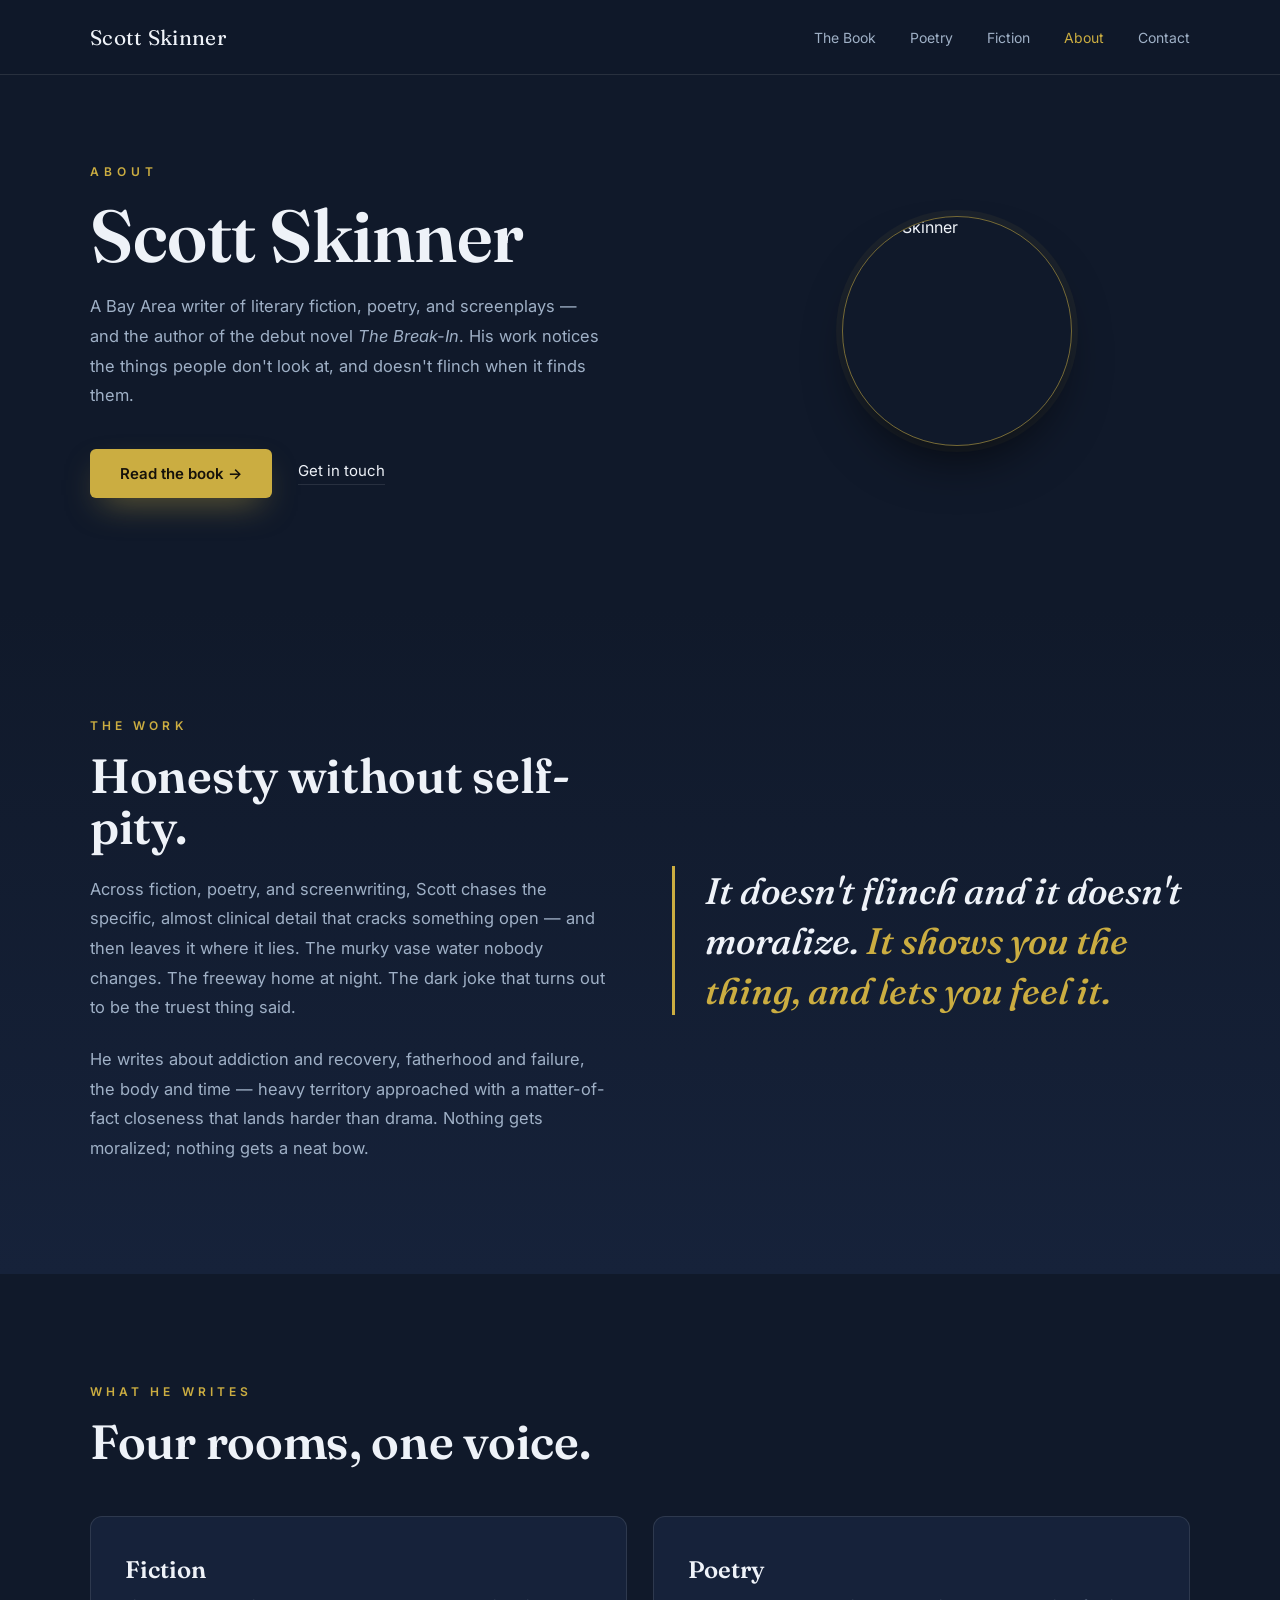
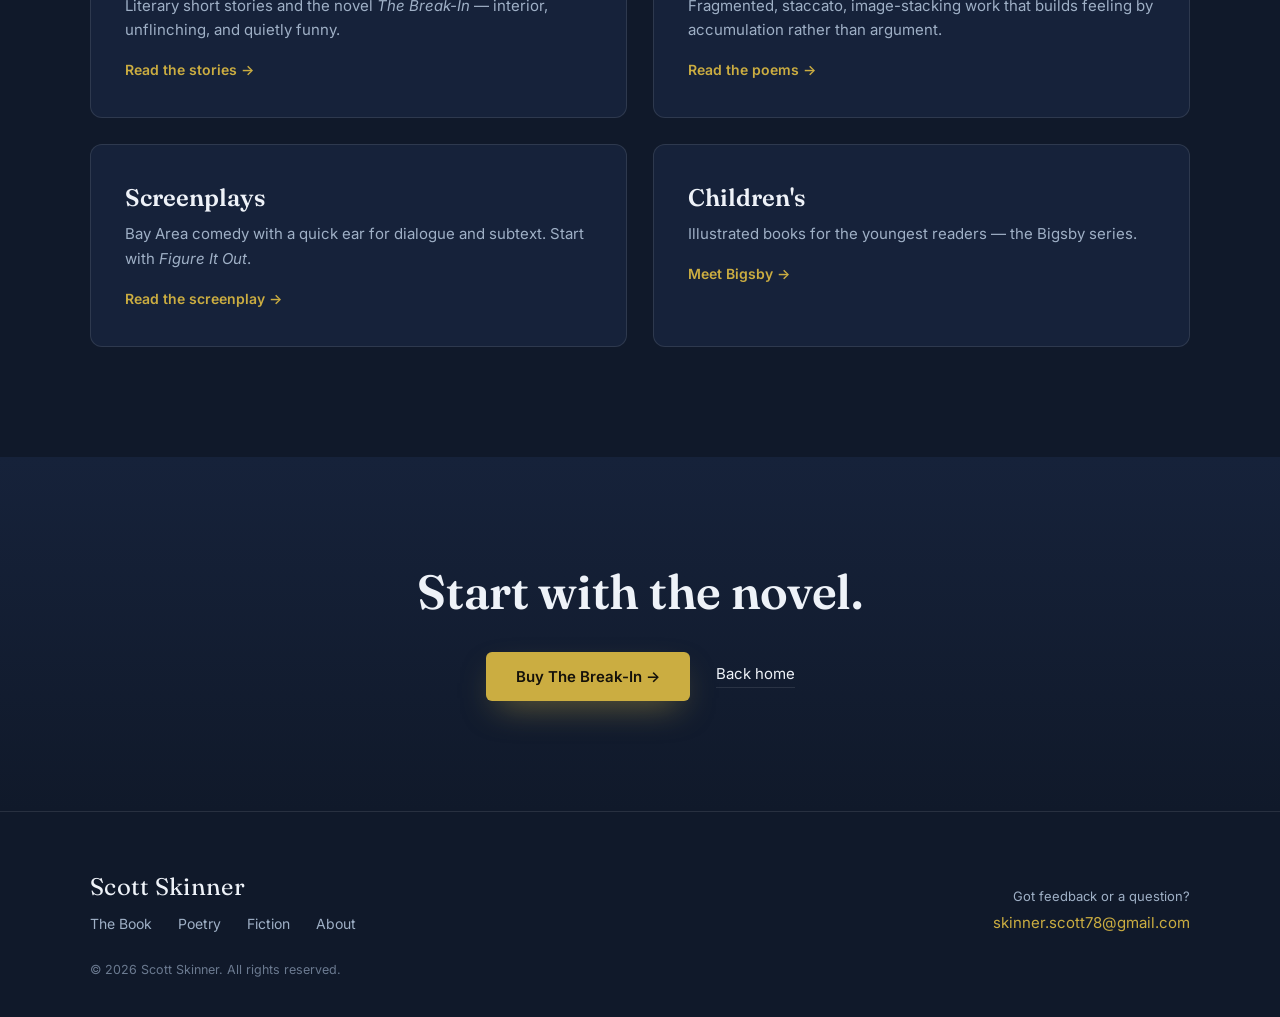
==== about.html @ f98c335e "Add files via upload" ====
<!DOCTYPE html>
<html lang="en">
<head>
<meta charset="UTF-8">
<meta name="viewport" content="width=device-width, initial-scale=1.0">
<title>About — Scott Skinner</title>
<meta name="description" content="About Scott Skinner — a Bay Area writer of literary fiction, poetry, and screenplays.">
<link rel="preconnect" href="https://fonts.googleapis.com">
<link rel="preconnect" href="https://fonts.gstatic.com" crossorigin>
<link href="https://fonts.googleapis.com/css2?family=Fraunces:ital,opsz,wght@0,9..144,400;0,9..144,600;0,9..144,700;1,9..144,500&family=Inter:wght@400;500;600&display=swap" rel="stylesheet">
<link rel="stylesheet" href="style.css">
</head>
<body id="top">

<header id="hdr" class="scrolled solid">
  <div class="wrap">
    <nav>
      <a href="index.html" class="brand">Scott Skinner</a>
      <div class="navlinks">
        <a href="book.html">The Book</a>
        <a href="https://blog.skinnerscott.com/blog?category=Poetry">Poetry</a>
        <a href="https://blog.skinnerscott.com/blog?category=Fiction">Fiction</a>
        <a href="about.html" class="active">About</a>
        <a href="#contact">Contact</a>
      </div>
      <button class="menu-btn" aria-label="Menu">☰</button>
    </nav>
  </div>
</header>

<main class="page-pad">
  <!-- INTRO -->
  <section class="band" style="padding-top:90px">
    <div class="wrap split lean-left">
      <div class="reveal">
        <div class="eyebrow">About</div>
        <h1 class="title" style="font-size:clamp(2.8rem,6vw,4.6rem)">Scott Skinner</h1>
        <p class="lede" style="max-width:520px">A Bay Area writer of literary fiction, poetry, and screenplays — and the author of the debut novel <em>The Break-In</em>. His work notices the things people don't look at, and doesn't flinch when it finds them.</p>
        <div class="cta-row reveal d2">
          <a class="btn-gold" href="book.html">Read the book →</a>
          <a class="btn-ghost" href="#contact">Get in touch</a>
        </div>
      </div>
      <div class="reveal d1" style="justify-self:center"><img class="portrait" style="width:230px;height:230px" src="https://images.squarespace-cdn.com/content/v1/5fe2875d1dd9ae186b6ea6d9/2b945056-6d78-41c4-bef8-69c7791316b8/IMG_3403.jpeg?format=700w" alt="Scott Skinner"></div>
    </div>
  </section>

  <!-- BIO -->
  <section class="band book">
    <div class="wrap split">
      <div class="reveal">
        <div class="kicker">The work</div>
        <h2>Honesty without self-pity.</h2>
        <p>Across fiction, poetry, and screenwriting, Scott chases the specific, almost clinical detail that cracks something open — and then leaves it where it lies. The murky vase water nobody changes. The freeway home at night. The dark joke that turns out to be the truest thing said.</p>
        <p>He writes about addiction and recovery, fatherhood and failure, the body and time — heavy territory approached with a matter-of-fact closeness that lands harder than drama. Nothing gets moralized; nothing gets a neat bow.</p>
      </div>
      <div class="pullquote reveal d2">It doesn't flinch and it doesn't moralize. <span>It shows you the thing, and lets you feel it.</span></div>
    </div>
  </section>

  <!-- WHAT I WRITE -->
  <section class="band">
    <div class="wrap">
      <div class="kicker reveal">What he writes</div>
      <h2 class="reveal d1">Four rooms, one voice.</h2>
      <div class="cards">
        <a class="card reveal d1" href="https://blog.skinnerscott.com/blog?category=Fiction">
          <h3>Fiction</h3>
          <p>Literary short stories and the novel <em>The Break-In</em> — interior, unflinching, and quietly funny.</p>
          <span class="arrow">Read the stories →</span>
        </a>
        <a class="card reveal d2" href="https://blog.skinnerscott.com/blog?category=Poetry">
          <h3>Poetry</h3>
          <p>Fragmented, staccato, image-stacking work that builds feeling by accumulation rather than argument.</p>
          <span class="arrow">Read the poems →</span>
        </a>
        <a class="card reveal d1" href="https://blog.skinnerscott.com/blog/figure-it-out?rq=figure%20it%20out">
          <h3>Screenplays</h3>
          <p>Bay Area comedy with a quick ear for dialogue and subtext. Start with <em>Figure It Out</em>.</p>
          <span class="arrow">Read the screenplay →</span>
        </a>
        <a class="card reveal d2" href="https://blog.skinnerscott.com/search?q=bigsby">
          <h3>Children's</h3>
          <p>Illustrated books for the youngest readers — the Bigsby series.</p>
          <span class="arrow">Meet Bigsby →</span>
        </a>
      </div>
    </div>
  </section>

  <!-- CTA -->
  <section class="band cta-band">
    <div class="wrap">
      <h2 class="reveal">Start with the novel.</h2>
      <div class="cta-row reveal d1">
        <a class="btn-gold" href="https://www.amazon.com/dp/B0H1LV3DS9" target="_blank" rel="noopener">Buy The Break-In →</a>
        <a class="btn-ghost" href="index.html">Back home</a>
      </div>
    </div>
  </section>
</main>

<footer id="contact">
  <div class="wrap">
    <div class="foot">
      <div>
        <a href="index.html" class="brand">Scott Skinner</a>
        <div class="foot-links">
          <a href="book.html">The Book</a>
          <a href="https://blog.skinnerscott.com/blog?category=Poetry">Poetry</a>
          <a href="https://blog.skinnerscott.com/blog?category=Fiction">Fiction</a>
          <a href="about.html">About</a>
        </div>
      </div>
      <div style="text-align:right">
        <div style="font-size:13px;color:var(--muted);margin-bottom:8px">Got feedback or a question?</div>
        <a class="mail" href="mailto:skinner.scott78@gmail.com">skinner.scott78@gmail.com</a>
      </div>
    </div>
    <div class="copy">© <span id="yr"></span> Scott Skinner. All rights reserved.</div>
  </div>
</footer>

<script src="site.js"></script>
</body>
</html>
---- style.css ----
/* ===================================================================
   Scott Skinner — shared site styles
   Edit colours, type, and spacing here once; all pages update.
   =================================================================== */
:root{
  --navy:#10192a;
  --navy-2:#16223a;
  --navy-3:#1d2c47;
  --gold:#cbad41;
  --gold-soft:#d8bf63;
  --ink:#eef2f8;
  --muted:#9fb0c6;
  --line:rgba(255,255,255,.10);
  --serif:'Fraunces',Georgia,serif;
  --sans:'Inter',system-ui,sans-serif;
}
*{margin:0;padding:0;box-sizing:border-box}
html{scroll-behavior:smooth}
body{font-family:var(--sans);background:var(--navy);color:var(--ink);-webkit-font-smoothing:antialiased;overflow-x:hidden}
a{color:inherit;text-decoration:none}
img{display:block;max-width:100%}
.wrap{max-width:1180px;margin:0 auto;padding:0 40px}

/* ---------- nav ---------- */
header{position:fixed;top:0;left:0;right:0;z-index:50;transition:background .4s ease,backdrop-filter .4s ease,border-color .4s ease;border-bottom:1px solid transparent}
header.scrolled{background:rgba(16,25,42,.85);backdrop-filter:blur(12px);border-bottom:1px solid var(--line)}
nav{display:flex;align-items:center;justify-content:space-between;height:74px}
.brand{font-family:var(--serif);font-size:21px;letter-spacing:.3px}
.navlinks{display:flex;gap:34px;font-size:14px;color:var(--muted)}
.navlinks a{position:relative;transition:color .25s}
.navlinks a::after{content:"";position:absolute;left:0;bottom:-6px;height:1px;width:0;background:var(--gold);transition:width .28s ease}
.navlinks a:hover{color:var(--ink)}
.navlinks a:hover::after{width:100%}
.navlinks a.active{color:var(--gold)}
.menu-btn{display:none;background:none;border:0;color:var(--ink);font-size:24px;cursor:pointer}

/* ---------- buttons ---------- */
.btn-gold{display:inline-flex;align-items:center;gap:10px;background:var(--gold);color:#15110a;font-weight:600;font-size:15px;padding:15px 30px;border-radius:6px;transition:transform .2s ease,box-shadow .3s ease,background .25s;box-shadow:0 14px 34px -12px rgba(203,173,65,.55)}
.btn-gold:hover{transform:translateY(-2px);background:var(--gold-soft);box-shadow:0 20px 44px -12px rgba(203,173,65,.7)}
.btn-ghost{font-size:15px;color:var(--ink);border-bottom:1px solid var(--line);padding-bottom:4px;transition:border-color .25s,color .25s}
.btn-ghost:hover{border-color:var(--gold);color:var(--gold)}

/* ---------- generic section ---------- */
section.band{padding:110px 0;position:relative}
.kicker{font-size:12px;font-weight:600;letter-spacing:.34em;text-transform:uppercase;color:var(--gold);margin-bottom:18px}
.eyebrow{font-size:12px;font-weight:600;letter-spacing:.42em;text-transform:uppercase;color:var(--gold);margin-bottom:22px}
h1.title{font-family:var(--serif);font-weight:600;font-size:clamp(3.2rem,8vw,6.4rem);line-height:.94;letter-spacing:-.5px}
h2{font-family:var(--serif);font-weight:600;font-size:clamp(2rem,4vw,3rem);line-height:1.06;letter-spacing:-.3px}
.lede{margin-top:26px;max-width:440px;font-size:17px;line-height:1.75;color:var(--muted)}
.formats{margin-top:20px;font-size:13px;color:var(--muted);letter-spacing:.02em}
.page-pad{padding-top:74px}

/* ---------- hero (home) ---------- */
.hero{position:relative;min-height:100vh;display:flex;align-items:center;padding:120px 0 80px;overflow:hidden}
.hero::before{content:"";position:absolute;inset:0;background:radial-gradient(900px 520px at 78% 30%,rgba(203,173,65,.13),transparent 60%),radial-gradient(700px 600px at 10% 80%,rgba(29,44,71,.7),transparent 60%);pointer-events:none}
.hero-grid{position:relative;display:grid;grid-template-columns:1.05fr .95fr;gap:60px;align-items:center;width:100%}
.cta-row{margin-top:38px;display:flex;align-items:center;gap:26px;flex-wrap:wrap}

/* ---------- cover art ---------- */
.cover-wrap{justify-self:center;position:relative}
.cover-wrap::after{content:"";position:absolute;inset:-30px -30px -50px;background:radial-gradient(closest-side,rgba(203,173,65,.16),transparent 75%);z-index:-1}
.cover{width:min(360px,80%);aspect-ratio:1/1.5;object-fit:cover;border-radius:4px;box-shadow:0 40px 80px -24px rgba(0,0,0,.75),0 0 0 1px rgba(203,173,65,.28);transform:perspective(1400px) rotateY(-7deg) rotateX(2deg);transition:transform .6s cubic-bezier(.2,.7,.2,1)}
.cover-wrap:hover .cover{transform:perspective(1400px) rotateY(0) rotateX(0)}

/* ---------- pull quote ---------- */
.pullquote{font-family:var(--serif);font-style:italic;font-weight:500;font-size:clamp(1.6rem,3vw,2.3rem);line-height:1.35;color:var(--ink);border-left:3px solid var(--gold);padding-left:30px}
.pullquote span{color:var(--gold)}

/* ---------- two-column band ---------- */
.split{display:grid;grid-template-columns:1fr 1fr;gap:64px;align-items:center}
.split.lean-left{grid-template-columns:1.1fr .9fr}
.split p,.prose p{margin-top:22px;font-size:16.5px;line-height:1.8;color:var(--muted);max-width:540px}
.book{background:linear-gradient(180deg,var(--navy),var(--navy-2))}

/* ---------- cards ---------- */
.cards{display:grid;grid-template-columns:repeat(2,1fr);gap:26px;margin-top:48px}
.cards.three{grid-template-columns:repeat(3,1fr)}
.card{display:block;background:var(--navy-2);border:1px solid var(--line);border-radius:12px;padding:38px 34px;transition:transform .3s ease,border-color .3s ease,background .3s}
.card:hover{transform:translateY(-4px);border-color:rgba(203,173,65,.5);background:var(--navy-3)}
.card h3{font-family:var(--serif);font-weight:600;font-size:1.5rem;margin-bottom:10px}
.card p{color:var(--muted);font-size:15px;line-height:1.65}
.card .arrow{display:inline-block;margin-top:18px;color:var(--gold);font-size:14px;font-weight:600}

/* ---------- detail list (book page) ---------- */
.details{margin-top:34px;border-top:1px solid var(--line)}
.details div{display:flex;justify-content:space-between;gap:20px;padding:15px 0;border-bottom:1px solid var(--line);font-size:15px}
.details dt{color:var(--muted)}
.details dd{color:var(--ink);text-align:right}

/* ---------- cta band ---------- */
.cta-band{background:linear-gradient(180deg,var(--navy-2),var(--navy));text-align:center}
.cta-band h2{max-width:680px;margin:0 auto}
.cta-band .cta-row{justify-content:center;margin-top:34px}

/* ---------- monogram ---------- */
.monogram{width:170px;height:170px;border-radius:50%;display:grid;place-items:center;border:1px solid rgba(203,173,65,.5);font-family:var(--serif);font-size:54px;color:var(--gold);background:radial-gradient(closest-side,rgba(203,173,65,.10),transparent)}

/* ---------- author portrait ---------- */
.portrait{width:210px;height:210px;border-radius:50%;object-fit:cover;object-position:50% 22%;border:1px solid rgba(203,173,65,.55);box-shadow:0 26px 54px -20px rgba(0,0,0,.75),0 0 0 6px rgba(203,173,65,.06)}

/* ---------- footer ---------- */
footer{background:var(--navy);border-top:1px solid var(--line);padding:60px 0 40px}
.foot{display:flex;justify-content:space-between;align-items:flex-end;gap:30px;flex-wrap:wrap}
.foot .brand{font-size:24px}
.foot a.mail{color:var(--gold);font-size:15px}
.foot-links{display:flex;gap:26px;font-size:14px;color:var(--muted);margin-top:14px;flex-wrap:wrap}
.copy{font-size:12.5px;color:#6b7a90;margin-top:30px}

/* ---------- reveal ---------- */
.reveal{opacity:0;transform:translateY(26px);transition:opacity .8s ease,transform .8s cubic-bezier(.2,.7,.2,1)}
.reveal.in{opacity:1;transform:none}
.d1{transition-delay:.08s}.d2{transition-delay:.16s}.d3{transition-delay:.24s}

/* ---------- responsive ---------- */
@media(max-width:880px){
  .wrap{padding:0 24px}
  .navlinks{display:none}
  .menu-btn{display:block}
  .hero-grid,.split,.split.lean-left{grid-template-columns:1fr;gap:48px}
  .cover-wrap{order:-1}
  .cover{transform:none}
  .cards,.cards.three{grid-template-columns:1fr;gap:24px}
  section.band{padding:80px 0}
  .foot{align-items:flex-start}
  .foot>div:last-child{text-align:left!important}
  .menu-btn{z-index:60;line-height:1}
  header.nav-open{background:rgba(16,25,42,.97);backdrop-filter:blur(12px);border-bottom:1px solid var(--line)}
  header.nav-open .navlinks{
    display:flex;flex-direction:column;gap:0;
    position:absolute;top:74px;left:0;right:0;
    background:var(--navy-2);border-bottom:1px solid var(--line);
    padding:4px 24px 16px;
  }
  header.nav-open .navlinks a{padding:15px 2px;font-size:16px;color:var(--ink);border-bottom:1px solid var(--line)}
  header.nav-open .navlinks a::after{display:none}
}
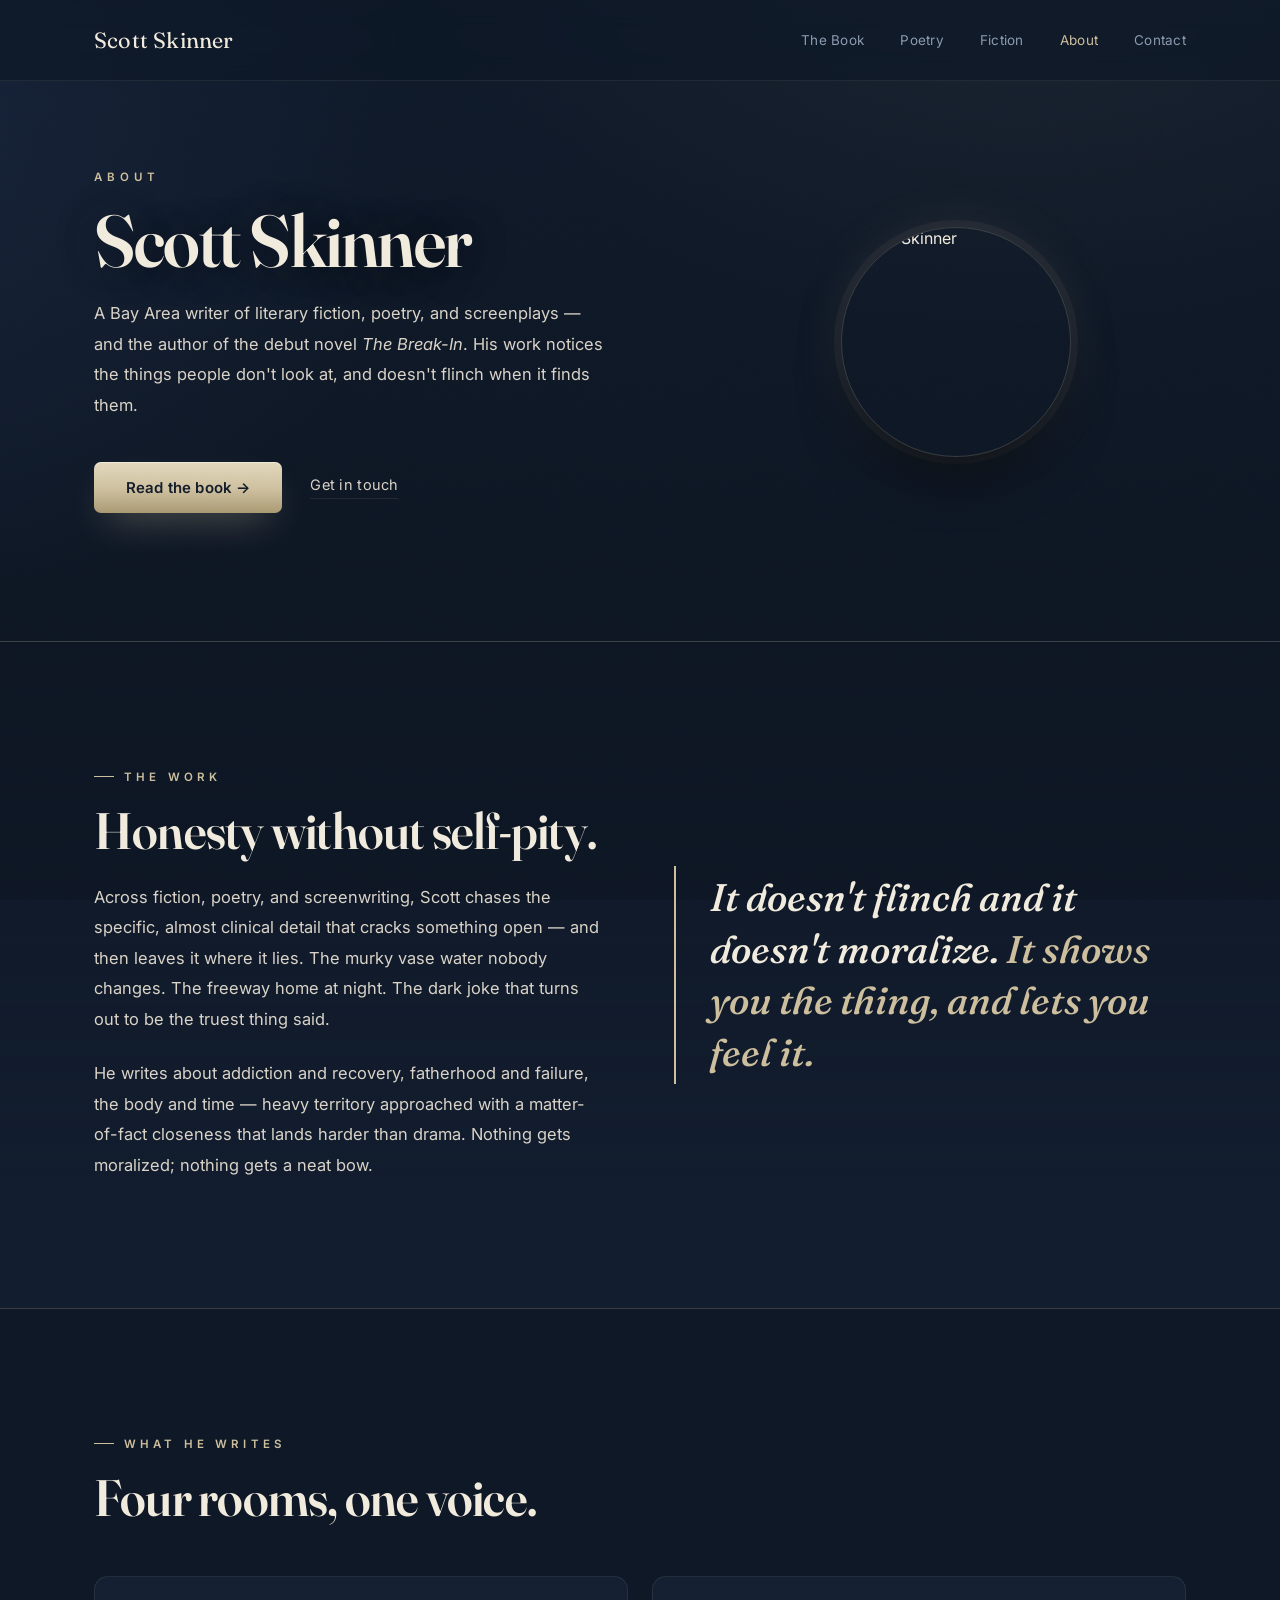
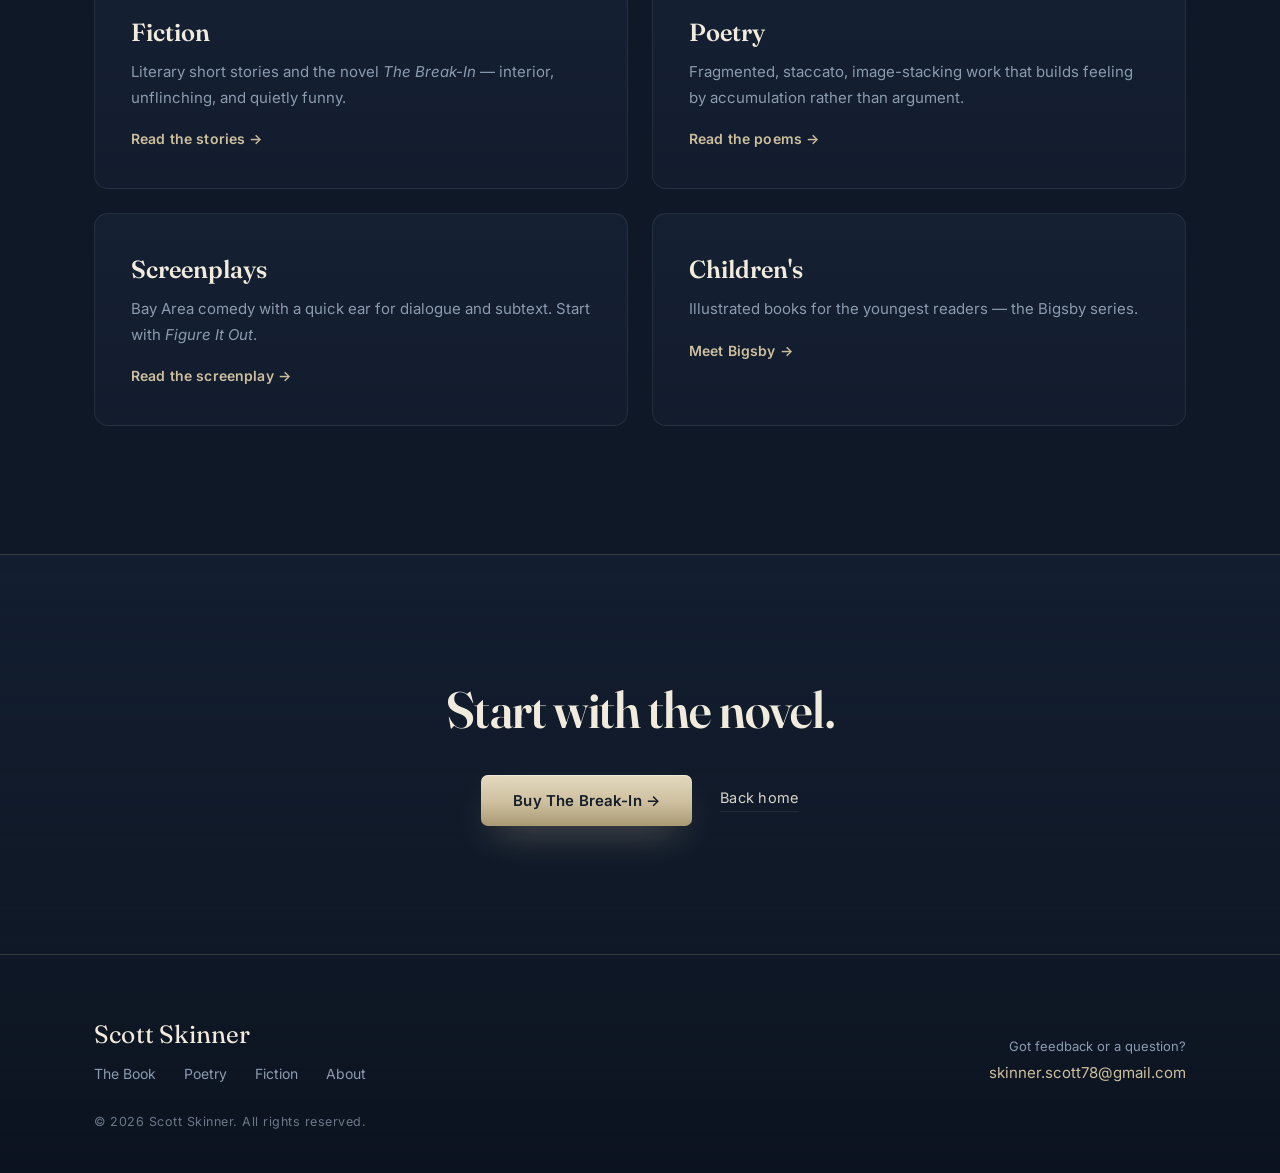
==== commit 7c1351cb: "Add files via upload" ====
--- a/about.html
+++ b/about.html
@@ -8,7 +8,7 @@
 <link rel="preconnect" href="https://fonts.googleapis.com">
 <link rel="preconnect" href="https://fonts.gstatic.com" crossorigin>
 <link href="https://fonts.googleapis.com/css2?family=Fraunces:ital,opsz,wght@0,9..144,400;0,9..144,600;0,9..144,700;1,9..144,500&family=Inter:wght@400;500;600&display=swap" rel="stylesheet">
-<link rel="stylesheet" href="style.css">
+<link rel="stylesheet" href="style.css?v=2">
 </head>
 <body id="top">
 
@@ -121,6 +121,6 @@
   </div>
 </footer>
 
-<script src="site.js"></script>
+<script src="site.js?v=2"></script>
 </body>
 </html>
--- a/style.css
+++ b/style.css
@@ -1,136 +1,223 @@
 /* ===================================================================
-   Scott Skinner — shared site styles
+   Scott Skinner — shared site styles  ("Midnight & Bone")
+   Deep navy + warm bone + a muted sand/parchment accent (no Cal gold).
    Edit colours, type, and spacing here once; all pages update.
    =================================================================== */
 :root{
-  --navy:#10192a;
-  --navy-2:#16223a;
-  --navy-3:#1d2c47;
-  --gold:#cbad41;
-  --gold-soft:#d8bf63;
-  --ink:#eef2f8;
-  --muted:#9fb0c6;
-  --line:rgba(255,255,255,.10);
+  --navy:#0f1826;
+  --navy-1:#121c2c;
+  --navy-2:#16233a;
+  --navy-3:#1d2c45;
+  --bone:#f1ebde;
+  --bone-dim:#d9d3c8;
+  --muted:#8b9bb0;
+  --sand:#cdbf9e;
+  --sand-soft:#e3d9be;
+  --sand-deep:#a99a73;
+  --ink:#141d2a;
+  --line:rgba(241,235,222,.08);
+  --line-sand:rgba(205,191,158,.22);
   --serif:'Fraunces',Georgia,serif;
   --sans:'Inter',system-ui,sans-serif;
+  --ease:cubic-bezier(.2,.7,.2,1);
 }
 *{margin:0;padding:0;box-sizing:border-box}
 html{scroll-behavior:smooth}
-body{font-family:var(--sans);background:var(--navy);color:var(--ink);-webkit-font-smoothing:antialiased;overflow-x:hidden}
+body{
+  font-family:var(--sans);
+  color:var(--bone);
+  background:var(--navy);
+  background-image:
+    radial-gradient(1100px 700px at 80% -5%, rgba(205,191,158,.06), transparent 55%),
+    radial-gradient(900px 820px at -10% 15%, rgba(29,44,71,.55), transparent 60%),
+    linear-gradient(180deg,#101a2a 0%, #0f1826 45%, #0c1420 100%);
+  background-attachment:fixed;
+  -webkit-font-smoothing:antialiased;
+  text-rendering:optimizeLegibility;
+  overflow-x:hidden;
+}
+/* film grain — the quiet "expensive" tell */
+body::after{
+  content:"";position:fixed;inset:0;z-index:3;pointer-events:none;
+  opacity:.045;mix-blend-mode:soft-light;
+  background-image:url("data:image/svg+xml,%3Csvg xmlns='http://www.w3.org/2000/svg' width='220' height='220'%3E%3Cfilter id='n'%3E%3CfeTurbulence type='fractalNoise' baseFrequency='0.9' numOctaves='2' stitchTiles='stitch'/%3E%3C/filter%3E%3Crect width='100%25' height='100%25' filter='url(%23n)'/%3E%3C/svg%3E");
+}
 a{color:inherit;text-decoration:none}
 img{display:block;max-width:100%}
-.wrap{max-width:1180px;margin:0 auto;padding:0 40px}
+.wrap{max-width:1180px;margin:0 auto;padding:0 44px}
+
+/* ambient layer — one slow, quiet light. Pure CSS (transform/opacity only),
+   so it runs smoothly and identically on phone + desktop and is never tied
+   to scrolling. Mounted into a [data-fx] section (hero + book-page top). */
+[data-fx]{position:relative;overflow:hidden}
+[data-fx]::before{content:"";position:absolute;inset:-12% -12% 0;z-index:0;pointer-events:none;
+  background:
+    radial-gradient(58% 48% at 72% 28%, rgba(205,191,158,.13), transparent 62%),
+    radial-gradient(72% 62% at 10% 90%, rgba(29,44,71,.6), transparent 64%);
+  animation:fxdrift 28s var(--ease) infinite alternate;
+  will-change:transform,opacity}
+[data-fx]::after{content:"";position:absolute;inset:0;z-index:0;pointer-events:none;
+  background:radial-gradient(135% 100% at 50% 26%, transparent 60%, rgba(0,0,0,.4) 100%)}
+[data-fx] > .wrap{position:relative;z-index:1}
+@keyframes fxdrift{
+  from{transform:translate3d(-1.5%,-1%,0) scale(1.02);opacity:.8}
+  to{transform:translate3d(2%,1.5%,0) scale(1.06);opacity:1}
+}
+
+/* scroll progress */
+.scroll-progress{position:fixed;top:0;left:0;height:2px;width:0;z-index:60;
+  background:linear-gradient(90deg,var(--sand-deep),var(--sand),var(--sand-soft));
+  box-shadow:0 0 12px rgba(205,191,158,.45)}
 
 /* ---------- nav ---------- */
-header{position:fixed;top:0;left:0;right:0;z-index:50;transition:background .4s ease,backdrop-filter .4s ease,border-color .4s ease;border-bottom:1px solid transparent}
-header.scrolled{background:rgba(16,25,42,.85);backdrop-filter:blur(12px);border-bottom:1px solid var(--line)}
-nav{display:flex;align-items:center;justify-content:space-between;height:74px}
-.brand{font-family:var(--serif);font-size:21px;letter-spacing:.3px}
-.navlinks{display:flex;gap:34px;font-size:14px;color:var(--muted)}
-.navlinks a{position:relative;transition:color .25s}
-.navlinks a::after{content:"";position:absolute;left:0;bottom:-6px;height:1px;width:0;background:var(--gold);transition:width .28s ease}
-.navlinks a:hover{color:var(--ink)}
+header{position:fixed;top:0;left:0;right:0;z-index:50;transition:background .45s var(--ease),backdrop-filter .45s var(--ease),border-color .45s var(--ease)}
+header.scrolled{background:rgba(15,24,38,.72);backdrop-filter:blur(14px) saturate(120%);border-bottom:1px solid var(--line)}
+nav{display:flex;align-items:center;justify-content:space-between;height:80px}
+.brand{font-family:var(--serif);font-size:22px;letter-spacing:.2px;font-variation-settings:"opsz" 40}
+.navlinks{display:flex;gap:36px;font-size:13.5px;letter-spacing:.02em;color:var(--muted)}
+.navlinks a{position:relative;transition:color .25s var(--ease)}
+.navlinks a::after{content:"";position:absolute;left:0;bottom:-7px;height:1px;width:0;background:var(--sand);transition:width .3s var(--ease)}
+.navlinks a:hover{color:var(--bone)}
 .navlinks a:hover::after{width:100%}
-.navlinks a.active{color:var(--gold)}
-.menu-btn{display:none;background:none;border:0;color:var(--ink);font-size:24px;cursor:pointer}
+.navlinks a.active{color:var(--sand)}
+.menu-btn{display:none;background:none;border:0;color:var(--bone);font-size:24px;cursor:pointer}
 
 /* ---------- buttons ---------- */
-.btn-gold{display:inline-flex;align-items:center;gap:10px;background:var(--gold);color:#15110a;font-weight:600;font-size:15px;padding:15px 30px;border-radius:6px;transition:transform .2s ease,box-shadow .3s ease,background .25s;box-shadow:0 14px 34px -12px rgba(203,173,65,.55)}
-.btn-gold:hover{transform:translateY(-2px);background:var(--gold-soft);box-shadow:0 20px 44px -12px rgba(203,173,65,.7)}
-.btn-ghost{font-size:15px;color:var(--ink);border-bottom:1px solid var(--line);padding-bottom:4px;transition:border-color .25s,color .25s}
-.btn-ghost:hover{border-color:var(--gold);color:var(--gold)}
+.btn-gold{position:relative;display:inline-flex;align-items:center;gap:10px;
+  background:linear-gradient(180deg,var(--sand-soft),var(--sand) 55%,var(--sand-deep));
+  color:var(--ink);font-weight:600;font-size:15px;letter-spacing:.01em;padding:16px 32px;border-radius:7px;
+  box-shadow:0 16px 38px -14px rgba(205,191,158,.45),inset 0 1px 0 rgba(255,255,255,.4);
+  transition:transform .25s var(--ease),box-shadow .35s var(--ease),filter .25s var(--ease);overflow:hidden}
+.btn-gold::before{content:"";position:absolute;top:0;left:-120%;width:60%;height:100%;
+  background:linear-gradient(100deg,transparent,rgba(255,255,255,.5),transparent);transform:skewX(-18deg);transition:left .7s var(--ease)}
+.btn-gold:hover{transform:translateY(-3px);box-shadow:0 24px 50px -14px rgba(205,191,158,.6),inset 0 1px 0 rgba(255,255,255,.5);filter:brightness(1.03)}
+.btn-gold:hover::before{left:130%}
+.btn-ghost{font-size:14.5px;letter-spacing:.02em;color:var(--bone-dim);border-bottom:1px solid var(--line);padding-bottom:5px;transition:border-color .3s var(--ease),color .3s var(--ease)}
+.btn-ghost:hover{border-color:var(--sand);color:var(--sand)}
 
 /* ---------- generic section ---------- */
-section.band{padding:110px 0;position:relative}
-.kicker{font-size:12px;font-weight:600;letter-spacing:.34em;text-transform:uppercase;color:var(--gold);margin-bottom:18px}
-.eyebrow{font-size:12px;font-weight:600;letter-spacing:.42em;text-transform:uppercase;color:var(--gold);margin-bottom:22px}
-h1.title{font-family:var(--serif);font-weight:600;font-size:clamp(3.2rem,8vw,6.4rem);line-height:.94;letter-spacing:-.5px}
-h2{font-family:var(--serif);font-weight:600;font-size:clamp(2rem,4vw,3rem);line-height:1.06;letter-spacing:-.3px}
-.lede{margin-top:26px;max-width:440px;font-size:17px;line-height:1.75;color:var(--muted)}
-.formats{margin-top:20px;font-size:13px;color:var(--muted);letter-spacing:.02em}
-.page-pad{padding-top:74px}
+section.band{padding:128px 0;position:relative}
+.band+ .band, section.book, section.cta-band{border-top:1px solid var(--line-sand)}
+.kicker{position:relative;font-size:11.5px;font-weight:600;letter-spacing:.36em;text-transform:uppercase;color:var(--sand);margin-bottom:20px;padding-left:30px}
+.kicker::before{content:"";position:absolute;left:0;top:.5em;width:20px;height:1px;background:var(--sand)}
+.eyebrow{font-size:11.5px;font-weight:600;letter-spacing:.44em;text-transform:uppercase;color:var(--sand);margin-bottom:24px}
+h1.title{font-family:var(--serif);font-weight:600;font-size:clamp(3.6rem,9vw,7.6rem);line-height:.9;letter-spacing:-.024em;font-variation-settings:"opsz" 144;text-shadow:0 2px 40px rgba(0,0,0,.45),0 0 70px rgba(205,191,158,.1)}
+h2{font-family:var(--serif);font-weight:600;font-size:clamp(2.1rem,4.2vw,3.2rem);line-height:1.04;letter-spacing:-.015em;font-variation-settings:"opsz" 110}
+.lede{margin-top:28px;max-width:450px;font-size:17.5px;line-height:1.8;color:var(--bone-dim)}
+.formats{margin-top:22px;font-size:12.5px;letter-spacing:.06em;text-transform:uppercase;color:var(--muted)}
+.page-pad{padding-top:80px}
 
 /* ---------- hero (home) ---------- */
-.hero{position:relative;min-height:100vh;display:flex;align-items:center;padding:120px 0 80px;overflow:hidden}
-.hero::before{content:"";position:absolute;inset:0;background:radial-gradient(900px 520px at 78% 30%,rgba(203,173,65,.13),transparent 60%),radial-gradient(700px 600px at 10% 80%,rgba(29,44,71,.7),transparent 60%);pointer-events:none}
-.hero-grid{position:relative;display:grid;grid-template-columns:1.05fr .95fr;gap:60px;align-items:center;width:100%}
-.cta-row{margin-top:38px;display:flex;align-items:center;gap:26px;flex-wrap:wrap}
+.hero{position:relative;min-height:100vh;display:flex;align-items:center;padding:130px 0 90px;overflow:hidden}
+.hero-grid{position:relative;display:grid;grid-template-columns:1.05fr .95fr;gap:64px;align-items:center;width:100%}
+.cta-row{margin-top:42px;display:flex;align-items:center;gap:28px;flex-wrap:wrap}
 
 /* ---------- cover art ---------- */
-.cover-wrap{justify-self:center;position:relative}
-.cover-wrap::after{content:"";position:absolute;inset:-30px -30px -50px;background:radial-gradient(closest-side,rgba(203,173,65,.16),transparent 75%);z-index:-1}
-.cover{width:min(360px,80%);aspect-ratio:1/1.5;object-fit:cover;border-radius:4px;box-shadow:0 40px 80px -24px rgba(0,0,0,.75),0 0 0 1px rgba(203,173,65,.28);transform:perspective(1400px) rotateY(-7deg) rotateX(2deg);transition:transform .6s cubic-bezier(.2,.7,.2,1)}
-.cover-wrap:hover .cover{transform:perspective(1400px) rotateY(0) rotateX(0)}
+.cover-wrap{justify-self:center;position:relative;perspective:1300px}
+.cover-wrap::before{content:"";position:absolute;inset:-16% -16% -20%;z-index:-1;
+  background:radial-gradient(closest-side,rgba(205,191,158,.26),rgba(205,191,158,.06) 55%,transparent 75%);
+  filter:blur(8px)}
+.cover-wrap::after{content:"";position:absolute;left:8%;right:8%;bottom:-7%;height:11%;z-index:-1;
+  background:radial-gradient(closest-side,rgba(0,0,0,.6),transparent 75%);filter:blur(8px)}
+.cover{width:min(370px,82%);aspect-ratio:1/1.5;object-fit:cover;border-radius:5px;
+  box-shadow:0 48px 90px -28px rgba(0,0,0,.8),0 0 0 1px rgba(205,191,158,.26),inset 0 0 0 1px rgba(255,255,255,.05);
+  transform:perspective(1300px) rotateY(-7deg) rotateX(2.5deg);
+  transition:transform .5s var(--ease),box-shadow .5s var(--ease);will-change:transform}
 
 /* ---------- pull quote ---------- */
-.pullquote{font-family:var(--serif);font-style:italic;font-weight:500;font-size:clamp(1.6rem,3vw,2.3rem);line-height:1.35;color:var(--ink);border-left:3px solid var(--gold);padding-left:30px}
-.pullquote span{color:var(--gold)}
+.pullquote{position:relative;font-family:var(--serif);font-style:italic;font-weight:500;
+  font-size:clamp(1.7rem,3vw,2.5rem);line-height:1.34;color:var(--bone);border-left:2px solid var(--sand);padding:6px 0 6px 34px}
+.pullquote span{color:var(--sand)}
 
 /* ---------- two-column band ---------- */
-.split{display:grid;grid-template-columns:1fr 1fr;gap:64px;align-items:center}
+.split{display:grid;grid-template-columns:1fr 1fr;gap:68px;align-items:center}
 .split.lean-left{grid-template-columns:1.1fr .9fr}
-.split p,.prose p{margin-top:22px;font-size:16.5px;line-height:1.8;color:var(--muted);max-width:540px}
-.book{background:linear-gradient(180deg,var(--navy),var(--navy-2))}
+.split p,.prose p{margin-top:24px;font-size:16.5px;line-height:1.85;color:var(--bone-dim);max-width:540px}
+.book{background:linear-gradient(180deg,rgba(22,35,58,0),rgba(22,35,58,.5))}
 
 /* ---------- cards ---------- */
-.cards{display:grid;grid-template-columns:repeat(2,1fr);gap:26px;margin-top:48px}
+.cards{display:grid;grid-template-columns:repeat(2,1fr);gap:24px;margin-top:52px}
 .cards.three{grid-template-columns:repeat(3,1fr)}
-.card{display:block;background:var(--navy-2);border:1px solid var(--line);border-radius:12px;padding:38px 34px;transition:transform .3s ease,border-color .3s ease,background .3s}
-.card:hover{transform:translateY(-4px);border-color:rgba(203,173,65,.5);background:var(--navy-3)}
-.card h3{font-family:var(--serif);font-weight:600;font-size:1.5rem;margin-bottom:10px}
-.card p{color:var(--muted);font-size:15px;line-height:1.65}
-.card .arrow{display:inline-block;margin-top:18px;color:var(--gold);font-size:14px;font-weight:600}
+.card{position:relative;display:block;border:1px solid var(--line);border-radius:14px;padding:40px 36px;overflow:hidden;
+  background:linear-gradient(180deg,rgba(29,44,69,.4),rgba(22,35,58,.4));
+  transition:transform .4s var(--ease),border-color .4s var(--ease),box-shadow .4s var(--ease)}
+.card::before{content:"";position:absolute;inset:0;border-radius:14px;opacity:0;pointer-events:none;
+  background:radial-gradient(420px 220px at 50% -10%,rgba(205,191,158,.1),transparent 70%);transition:opacity .4s var(--ease)}
+.card:hover{transform:translateY(-6px);border-color:var(--line-sand);box-shadow:0 30px 60px -30px rgba(0,0,0,.7)}
+.card:hover::before{opacity:1}
+.card h3{font-family:var(--serif);font-weight:600;font-size:1.55rem;margin-bottom:12px;font-variation-settings:"opsz" 60}
+.card p{color:var(--muted);font-size:15px;line-height:1.7}
+.card .arrow{display:inline-block;margin-top:20px;color:var(--sand);font-size:14px;font-weight:600;letter-spacing:.01em;transition:transform .3s var(--ease)}
+.card:hover .arrow{transform:translateX(5px)}
 
 /* ---------- detail list (book page) ---------- */
-.details{margin-top:34px;border-top:1px solid var(--line)}
-.details div{display:flex;justify-content:space-between;gap:20px;padding:15px 0;border-bottom:1px solid var(--line);font-size:15px}
-.details dt{color:var(--muted)}
-.details dd{color:var(--ink);text-align:right}
+.details{margin-top:38px;border-top:1px solid var(--line-sand)}
+.details div{display:flex;justify-content:space-between;gap:20px;padding:16px 0;border-bottom:1px solid var(--line);font-size:15px}
+.details dt{color:var(--muted);letter-spacing:.02em}
+.details dd{color:var(--bone);text-align:right;font-variation-settings:"opsz" 30}
 
 /* ---------- cta band ---------- */
-.cta-band{background:linear-gradient(180deg,var(--navy-2),var(--navy));text-align:center}
-.cta-band h2{max-width:680px;margin:0 auto}
-.cta-band .cta-row{justify-content:center;margin-top:34px}
+.cta-band{background:linear-gradient(180deg,rgba(22,35,58,.5),rgba(15,24,38,0));text-align:center}
+.cta-band h2{max-width:700px;margin:0 auto}
+.cta-band .cta-row{justify-content:center;margin-top:38px}
 
 /* ---------- monogram ---------- */
-.monogram{width:170px;height:170px;border-radius:50%;display:grid;place-items:center;border:1px solid rgba(203,173,65,.5);font-family:var(--serif);font-size:54px;color:var(--gold);background:radial-gradient(closest-side,rgba(203,173,65,.10),transparent)}
+.monogram{width:170px;height:170px;border-radius:50%;display:grid;place-items:center;border:1px solid var(--line-sand);font-family:var(--serif);font-size:54px;color:var(--sand);background:radial-gradient(closest-side,rgba(205,191,158,.1),transparent)}
 
 /* ---------- author portrait ---------- */
-.portrait{width:210px;height:210px;border-radius:50%;object-fit:cover;object-position:50% 22%;border:1px solid rgba(203,173,65,.55);box-shadow:0 26px 54px -20px rgba(0,0,0,.75),0 0 0 6px rgba(203,173,65,.06)}
+.portrait{width:210px;height:210px;border-radius:50%;object-fit:cover;object-position:50% 22%;border:1px solid var(--line-sand);
+  box-shadow:0 30px 60px -22px rgba(0,0,0,.8),0 0 0 7px rgba(205,191,158,.06),0 0 60px -10px rgba(205,191,158,.16)}
 
 /* ---------- footer ---------- */
-footer{background:var(--navy);border-top:1px solid var(--line);padding:60px 0 40px}
+footer{background:linear-gradient(180deg,rgba(15,24,38,0),rgba(11,18,30,.85));border-top:1px solid var(--line-sand);padding:64px 0 44px}
 .foot{display:flex;justify-content:space-between;align-items:flex-end;gap:30px;flex-wrap:wrap}
-.foot .brand{font-size:24px}
-.foot a.mail{color:var(--gold);font-size:15px}
-.foot-links{display:flex;gap:26px;font-size:14px;color:var(--muted);margin-top:14px;flex-wrap:wrap}
-.copy{font-size:12.5px;color:#6b7a90;margin-top:30px}
+.foot .brand{font-size:25px}
+.foot a.mail{color:var(--sand);font-size:15px;border-bottom:1px solid transparent;transition:border-color .3s var(--ease)}
+.foot a.mail:hover{border-color:var(--sand)}
+.foot-links{display:flex;gap:28px;font-size:14px;color:var(--muted);margin-top:16px;flex-wrap:wrap}
+.foot-links a{transition:color .25s var(--ease)}
+.foot-links a:hover{color:var(--bone)}
+.copy{font-size:12.5px;letter-spacing:.04em;color:#6c7888;margin-top:32px}
 
 /* ---------- reveal ---------- */
-.reveal{opacity:0;transform:translateY(26px);transition:opacity .8s ease,transform .8s cubic-bezier(.2,.7,.2,1)}
-.reveal.in{opacity:1;transform:none}
-.d1{transition-delay:.08s}.d2{transition-delay:.16s}.d3{transition-delay:.24s}
+.reveal{opacity:0;transform:translateY(30px);filter:blur(6px);transition:opacity 1s var(--ease),transform 1s var(--ease),filter 1s var(--ease)}
+.reveal.in{opacity:1;transform:none;filter:none}
+.d1{transition-delay:.1s}.d2{transition-delay:.2s}.d3{transition-delay:.3s}.d4{transition-delay:.4s}
+
+@media(prefers-reduced-motion:reduce){
+  .reveal{transition:none;opacity:1;transform:none;filter:none}
+  [data-fx]::before{animation:none}
+  html{scroll-behavior:auto}
+}
 
 /* ---------- responsive ---------- */
 @media(max-width:880px){
+  /* fixed background-attachment + the soft-light grain overlay both force
+     expensive recompositing on every scroll frame on iOS — drop them on
+     phones so scrolling stays smooth. */
+  body{background-attachment:scroll}
+  body::after{display:none}
   .wrap{padding:0 24px}
   .navlinks{display:none}
   .menu-btn{display:block}
+  nav{height:72px}
   .hero-grid,.split,.split.lean-left{grid-template-columns:1fr;gap:48px}
   .cover-wrap{order:-1}
   .cover{transform:none}
-  .cards,.cards.three{grid-template-columns:1fr;gap:24px}
-  section.band{padding:80px 0}
+  .cards,.cards.three{grid-template-columns:1fr;gap:20px}
+  section.band{padding:88px 0}
   .foot{align-items:flex-start}
   .foot>div:last-child{text-align:left!important}
   .menu-btn{z-index:60;line-height:1}
-  header.nav-open{background:rgba(16,25,42,.97);backdrop-filter:blur(12px);border-bottom:1px solid var(--line)}
+  /* solid bg (no backdrop-filter) — backdrop-filter on a fixed header
+     swallows taps on the menu links in iOS Safari */
+  header.nav-open{background:#15233a;backdrop-filter:none;-webkit-backdrop-filter:none;border-bottom:1px solid var(--line)}
   header.nav-open .navlinks{
     display:flex;flex-direction:column;gap:0;
-    position:absolute;top:74px;left:0;right:0;
-    background:var(--navy-2);border-bottom:1px solid var(--line);
-    padding:4px 24px 16px;
+    position:absolute;top:72px;left:0;right:0;
+    background:#15233a;border-bottom:1px solid var(--line);
+    padding:4px 24px 18px;
   }
-  header.nav-open .navlinks a{padding:15px 2px;font-size:16px;color:var(--ink);border-bottom:1px solid var(--line)}
+  header.nav-open .navlinks a{display:block;position:relative;z-index:1;padding:16px 2px;font-size:16px;color:var(--bone);border-bottom:1px solid var(--line)}
   header.nav-open .navlinks a::after{display:none}
 }
